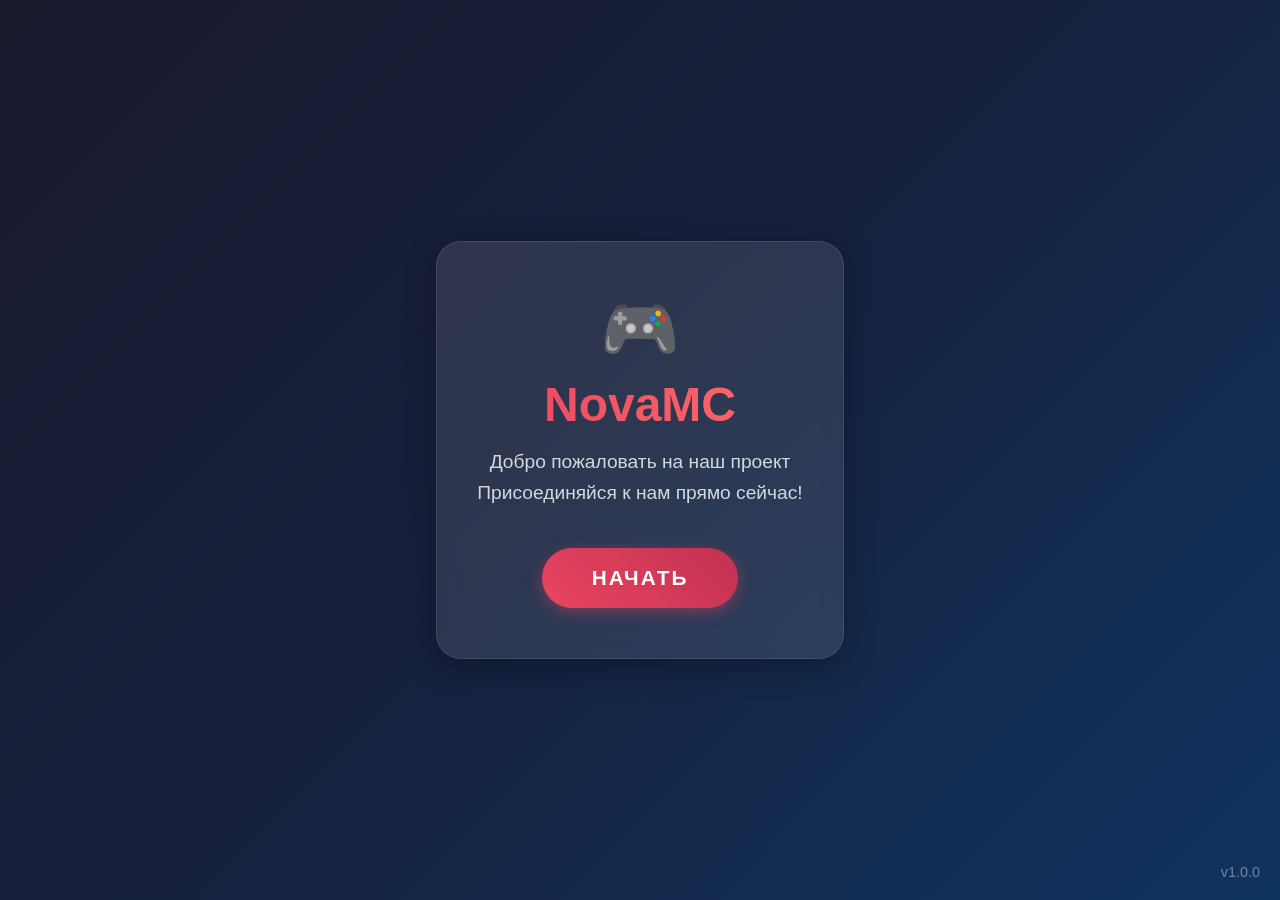
==== index.html @ 92aa3731 "index.html" ====
<!DOCTYPE html>
<html lang="ru">
<head>
    <meta charset="UTF-8">
    <meta name="viewport" content="width=device-width, initial-scale=1.0">
    <title>NovaMC - Главная</title>
    <style>
        * {
            margin: 0;
            padding: 0;
            box-sizing: border-box;
        }

        body {
            font-family: 'Segoe UI', Tahoma, Geneva, Verdana, sans-serif;
            background: linear-gradient(135deg, #1a1a2e 0%, #16213e 50%, #0f3460 100%);
            display: flex;
            justify-content: center;
            align-items: center;
            min-height: 100vh;
            color: white;
            text-align: center;
        }

        .container {
            background: rgba(255, 255, 255, 0.1);
            backdrop-filter: blur(10px);
            padding: 50px 40px;
            border-radius: 25px;
            box-shadow: 0 8px 32px rgba(0, 0, 0, 0.3);
            border: 1px solid rgba(255, 255, 255, 0.1);
            animation: fadeIn 0.8s ease-out;
        }

        @keyframes fadeIn {
            from {
                opacity: 0;
                transform: translateY(30px);
            }
            to {
                opacity: 1;
                transform: translateY(0);
            }
        }

        .logo {
            font-size: 4em;
            margin-bottom: 10px;
        }

        h1 {
            font-size: 3em;
            margin-bottom: 15px;
            background: linear-gradient(to right, #e94560, #ff6b6b);
            -webkit-background-clip: text;
            -webkit-text-fill-color: transparent;
            background-clip: text;
        }

        .subtitle {
            font-size: 1.2em;
            margin-bottom: 40px;
            opacity: 0.8;
            line-height: 1.6;
        }

        .start-btn {
            display: inline-block;
            padding: 18px 50px;
            font-size: 1.3em;
            font-weight: bold;
            color: white;
            background: linear-gradient(45deg, #e94560, #c23152);
            border: none;
            border-radius: 50px;
            cursor: pointer;
            text-decoration: none;
            transition: all 0.3s ease;
            box-shadow: 0 4px 15px rgba(233, 69, 96, 0.4);
            letter-spacing: 2px;
            text-transform: uppercase;
        }

        .start-btn:hover {
            transform: translateY(-3px);
            box-shadow: 0 8px 25px rgba(233, 69, 96, 0.6);
            background: linear-gradient(45deg, #ff6b6b, #e94560);
        }

        .start-btn:active {
            transform: translateY(-1px);
        }

        .version {
            position: fixed;
            bottom: 20px;
            right: 20px;
            opacity: 0.4;
            font-size: 0.9em;
        }
    </style>
</head>
<body>
    <div class="container">
        <div class="logo">🎮</div>
        <h1>NovaMC</h1>
        <p class="subtitle">Добро пожаловать на наш проект<br>Присоединяйся к нам прямо сейчас!</p>
        <a href="menu.html" class="start-btn">Начать</a>
    </div>
    <div class="version">v1.0.0</div>
</body>
</html>
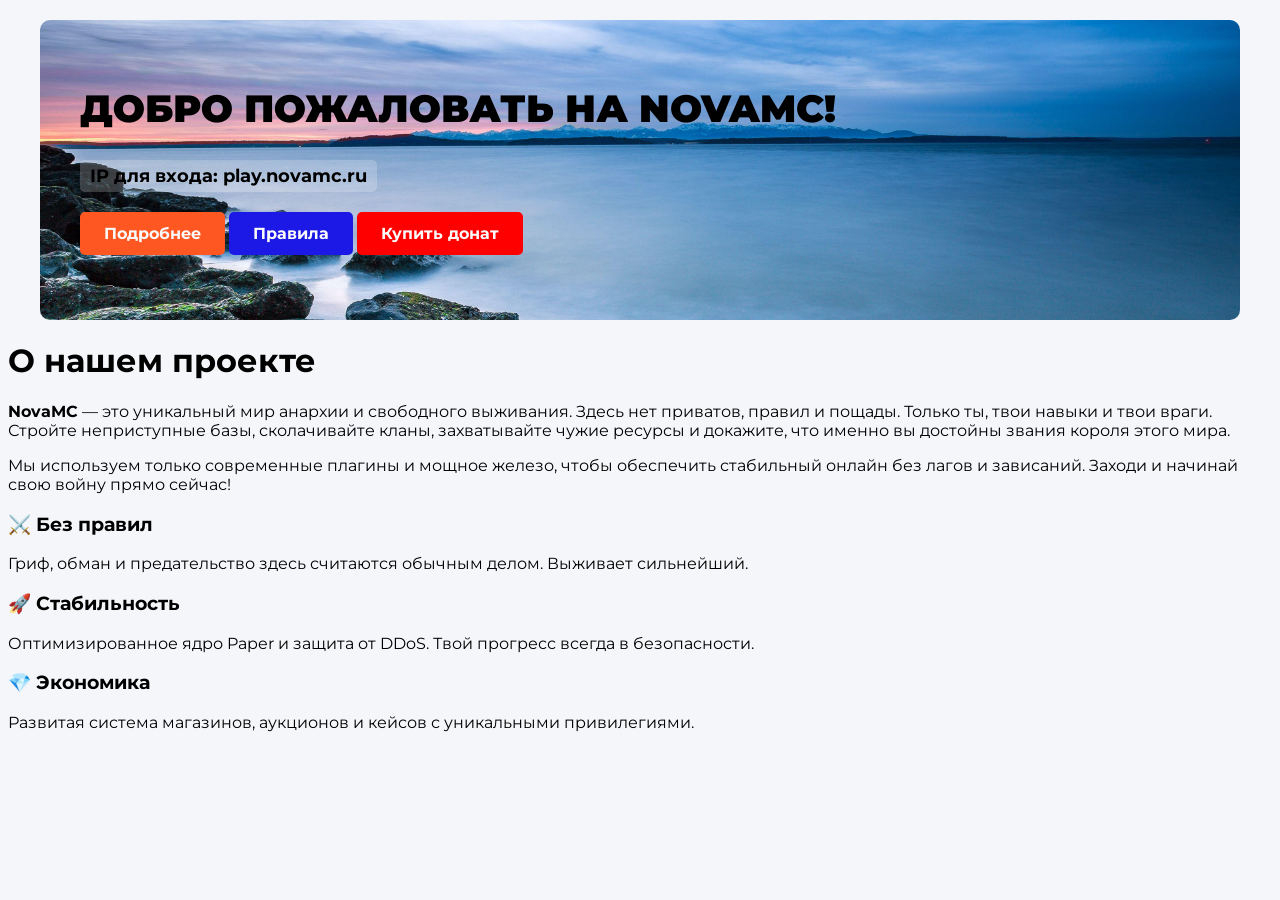
==== commit 496f4f5e: "Add files via upload" ====
--- a/index.html
+++ b/index.html
@@ -1,112 +1,64 @@
-<!DOCTYPE html>
-<html lang="ru">
-<head>
-    <meta charset="UTF-8">
-    <meta name="viewport" content="width=device-width, initial-scale=1.0">
-    <title>NovaMC - Главная</title>
-    <style>
-        * {
-            margin: 0;
-            padding: 0;
-            box-sizing: border-box;
-        }
-
-        body {
-            font-family: 'Segoe UI', Tahoma, Geneva, Verdana, sans-serif;
-            background: linear-gradient(135deg, #1a1a2e 0%, #16213e 50%, #0f3460 100%);
-            display: flex;
-            justify-content: center;
-            align-items: center;
-            min-height: 100vh;
-            color: white;
-            text-align: center;
-        }
-
-        .container {
-            background: rgba(255, 255, 255, 0.1);
-            backdrop-filter: blur(10px);
-            padding: 50px 40px;
-            border-radius: 25px;
-            box-shadow: 0 8px 32px rgba(0, 0, 0, 0.3);
-            border: 1px solid rgba(255, 255, 255, 0.1);
-            animation: fadeIn 0.8s ease-out;
-        }
-
-        @keyframes fadeIn {
-            from {
-                opacity: 0;
-                transform: translateY(30px);
-            }
-            to {
-                opacity: 1;
-                transform: translateY(0);
-            }
-        }
-
-        .logo {
-            font-size: 4em;
-            margin-bottom: 10px;
-        }
-
-        h1 {
-            font-size: 3em;
-            margin-bottom: 15px;
-            background: linear-gradient(to right, #e94560, #ff6b6b);
-            -webkit-background-clip: text;
-            -webkit-text-fill-color: transparent;
-            background-clip: text;
-        }
-
-        .subtitle {
-            font-size: 1.2em;
-            margin-bottom: 40px;
-            opacity: 0.8;
-            line-height: 1.6;
-        }
-
-        .start-btn {
-            display: inline-block;
-            padding: 18px 50px;
-            font-size: 1.3em;
-            font-weight: bold;
-            color: white;
-            background: linear-gradient(45deg, #e94560, #c23152);
-            border: none;
-            border-radius: 50px;
-            cursor: pointer;
-            text-decoration: none;
-            transition: all 0.3s ease;
-            box-shadow: 0 4px 15px rgba(233, 69, 96, 0.4);
-            letter-spacing: 2px;
-            text-transform: uppercase;
-        }
-
-        .start-btn:hover {
-            transform: translateY(-3px);
-            box-shadow: 0 8px 25px rgba(233, 69, 96, 0.6);
-            background: linear-gradient(45deg, #ff6b6b, #e94560);
-        }
-
-        .start-btn:active {
-            transform: translateY(-1px);
-        }
-
-        .version {
-            position: fixed;
-            bottom: 20px;
-            right: 20px;
-            opacity: 0.4;
-            font-size: 0.9em;
-        }
-    </style>
-</head>
-<body>
-    <div class="container">
-        <div class="logo">🎮</div>
-        <h1>NovaMC</h1>
-        <p class="subtitle">Добро пожаловать на наш проект<br>Присоединяйся к нам прямо сейчас!</p>
-        <a href="menu.html" class="start-btn">Начать</a>
-    </div>
-    <div class="version">v1.0.0</div>
-</body>
-</html>
+<!DOCTYPE html>
+<html lang="ru">
+
+<head>
+  <meta charset="UTF-8">
+  <meta name="viewport" content="width=device-width, initial-scale=1.0">
+  <title>NovaMC - minecraft server</title>
+
+  <link rel="stylesheet" href="index.css">
+  <link rel="icon" href="./server.png">
+</head>
+
+<body>
+  <!-- Баннер с кнопками (твой стиль) -->
+  <div class="site-banner">
+    <div class="banner-content">
+      <h2>Добро пожаловать на NovaMC!</h2>
+      <p>IP для входа: play.novamc.ru</p>
+
+      <div class="banner-buttons">
+        <a href="./info.html" class="info-btn">Подробнее</a>
+        <a href="./rules.html" class="rules-btn">Правила</a>
+        <a href="./donnats.html" class="d-btn">Купить донат</a>
+        <!-- <a href="./hosting/index.html" class="d-btn">Хостинг бесплатно!</a> -->
+      </div>
+    </div>
+  </div>
+
+  <!-- НОВЫЙ БЛОК: Описание сервера -->
+  <div class="main-content">
+    <h1 class="section-title">О нашем проекте</h1>
+    <p class="section-description">
+      <b>NovaMC</b> — это уникальный мир анархии и свободного выживания. Здесь нет приватов, правил и пощады.
+      Только ты, твои навыки и твои враги. Стройте неприступные базы, сколачивайте кланы, захватывайте чужие ресурсы и
+      докажите, что именно вы достойны звания короля этого мира.
+    </p>
+    <p class="section-description">
+      Мы используем только современные плагины и мощное железо, чтобы обеспечить стабильный онлайн без лагов и
+      зависаний.
+      Заходи и начинай свою войну прямо сейчас!
+    </p>
+
+    <!-- Блок с преимуществами (карточки) -->
+    <div class="features-grid">
+      <div class="feature-card">
+        <h3>⚔️ Без правил</h3>
+        <p>Гриф, обман и предательство здесь считаются обычным делом. Выживает сильнейший.</p>
+      </div>
+
+      <div class="feature-card">
+        <h3>🚀 Стабильность</h3>
+        <p>Оптимизированное ядро Paper и защита от DDoS. Твой прогресс всегда в безопасности.</p>
+      </div>
+
+      <div class="feature-card">
+        <h3>💎 Экономика</h3>
+        <p>Развитая система магазинов, аукционов и кейсов с уникальными привилегиями.</p>
+      </div>
+    </div>
+  </div>
+
+</body>
+
+</html>
--- a/index.css
+++ b/index.css
@@ -0,0 +1,330 @@
+@import url('https://fonts.googleapis.com/css2?family=Montserrat:wght@400;500;700;900&display=swap');
+
+.site-banner {
+  /* Применяем кастомный шрифт ко всему баннеру */
+  font-family: 'Montserrat', sans-serif;
+  width: 100%;
+  max-width: 1200px;
+  height: 300px;
+  margin: 20px auto;
+  background-image: url('./banner-bg.png');
+  background-size: cover;
+  background-position: center;
+  border-radius: 10px;
+  display: flex;
+  align-items: center;
+  padding: 40px;
+  box-sizing: border-box;
+  color: #000000;
+}
+
+.banner-content h2 {
+  font-size: 38px;
+  /* Немного увеличили для солидности */
+  font-weight: 900;
+  /* Сделали заголовок очень жирным */
+  margin: 0 0 10px 0;
+  text-transform: uppercase;
+  /* Все буквы заглавными */
+}
+
+.banner-content p {
+  font-size: 18px;
+  /* Сделали IP сервера более читаемым */
+  font-weight: 700;
+  margin-bottom: 20px;
+  background: rgba(255, 255, 255, 0.2);
+  /* Легкая плашка под IP, чтобы читался на любом фоне */
+  padding: 5px 10px;
+  display: inline-block;
+  border-radius: 5px;
+}
+
+.info-btn {
+  display: inline-block;
+  background-color: #ff5722;
+  color: #fbfbfb;
+  padding: 12px 24px;
+  text-decoration: none;
+  border-radius: 5px;
+  font-weight: bold;
+  transition: background 0.2s;
+  /* Плавный эффект при наведении */
+}
+
+/* Эффект при наведении на кнопку */
+.info-btn:hover {
+  background-color: #e64a19;
+}
+
+.rules-btn {
+  display: inline-block;
+  background-color: #1c19e6;
+  color: #fbfbfb;
+  padding: 12px 24px;
+  text-decoration: none;
+  border-radius: 5px;
+  font-weight: bold;
+  transition: background 0.2s;
+  /* Плавный эффект при наведении */
+}
+
+/* Эффект при наведении на кнопку */
+.rules-btn:hover {
+  background-color: #0300ba;
+}
+
+.info_site-banner {
+  /* Применяем кастомный шрифт ко всему баннеру */
+  font-family: 'Montserrat', sans-serif;
+  width: 100%;
+  max-width: 1200px;
+  height: 300px;
+  margin: 20px auto;
+  background-image: url('./site_banner-bg.png');
+  background-size: cover;
+  background-position: center;
+  border-radius: 10px;
+  display: flex;
+  align-items: center;
+  padding: 40px;
+  box-sizing: border-box;
+  color: #000000;
+}
+
+.r_site-banner {
+  /* Применяем кастомный шрифт ко всему баннеру */
+  font-family: 'Montserrat', sans-serif;
+  width: 100%;
+  max-width: 1200px;
+  height: 300px;
+  margin: 20px auto;
+  background-image: url('./r_banner-bg.png');
+  background-size: cover;
+  background-position: center;
+  border-radius: 10px;
+  display: flex;
+  align-items: center;
+  padding: 40px;
+  box-sizing: border-box;
+  color: #000000;
+}
+
+.rules-rules {
+  font-family: 'Montserrat', sans-serif;
+  width: 100%;
+  max-width: 1200px;
+  height: 300px;
+  margin: 20px auto;
+  background-position: center;
+  color: #000000;
+}
+
+.ban-text {
+  font-family: 'Montserrat', sans-serif;
+  margin-left: 20px
+}
+
+.d_site-banner {
+  /* Применяем кастомный шрифт ко всему баннеру */
+  font-family: 'Montserrat', sans-serif;
+  width: 100%;
+  max-width: 1200px;
+  height: 300px;
+  margin: 20px auto;
+  background-image: url('./d_banner-bg.png');
+  background-size: cover;
+  background-position: center;
+  border-radius: 10px;
+  display: flex;
+  align-items: center;
+  padding: 40px;
+  box-sizing: border-box;
+  color: #000000;
+}
+
+.home-btn {
+  display: inline-block;
+  background-color: #00ff1e;
+  color: #fbfbfb;
+  padding: 12px 24px;
+  text-decoration: none;
+  border-radius: 5px;
+  font-weight: bold;
+  transition: background 0.2s;
+  /* Плавный эффект при наведении */
+}
+
+/* Эффект при наведении на кнопку */
+.home-btn:hover {
+  background-color: #00e91b;
+}
+
+.d-btn {
+  display: inline-block;
+  background-color: #ff0000;
+  color: #fbfbfb;
+  padding: 12px 24px;
+  text-decoration: none;
+  border-radius: 5px;
+  font-weight: bold;
+  transition: background 0.2s;
+  /* Плавный эффект при наведении */
+}
+
+/* Эффект при наведении на кнопку */
+.d-btn:hover {
+  background-color: #bd0000;
+}
+
+body {
+  font-family: 'Montserrat', sans-serif;
+  background-color: #f4f6f9;
+  /* Светлый фон, чтобы карточки выделялись */
+}
+
+.store-container {
+  max-width: 1200px;
+  margin: 40px auto;
+  padding: 0 20px;
+}
+
+.store-grid {
+  display: grid;
+  grid-template-columns: repeat(auto-fill, minmax(220px, 1fr));
+  gap: 25px;
+  margin-bottom: 40px;
+}
+
+.store-item {
+  background: #fff;
+  border-radius: 20px;
+  /* Более круглые углы */
+  padding: 20px;
+  box-shadow: 0 8px 20px rgba(0, 0, 0, 0.06);
+  /* Мягкая тень */
+  display: flex;
+  flex-direction: column;
+  align-items: center;
+  position: relative;
+  transition: all 0.3s ease;
+  overflow: hidden;
+  /* Чтобы картинка не вылезала за края */
+}
+
+/* Эффект при наведении на карточку */
+.store-item:hover {
+  transform: translateY(-8px);
+  box-shadow: 0 15px 30px rgba(0, 0, 0, 0.12);
+}
+
+.store-item img {
+  width: 100%;
+  height: 150px;
+  /* Фиксированная высота, чтобы сетка не прыгала */
+  object-fit: contain;
+  /* Картинка не искажается */
+  border-radius: 12px;
+  margin-bottom: 15px;
+  transition: transform 0.3s ease;
+}
+
+/* Картинка увеличивается при наведении на карточку */
+.store-item:hover img {
+  transform: scale(1.08);
+}
+
+.store-item h3 {
+  margin: 0 0 10px 0;
+  font-size: 20px;
+  font-weight: 900;
+  color: #1e1e2f;
+  text-transform: uppercase;
+}
+
+.price-box {
+  display: flex;
+  align-items: center;
+  justify-content: center;
+  gap: 10px;
+  margin: 10px 0 20px 0;
+}
+
+.new-price {
+  font-weight: 900;
+  font-size: 22px;
+  color: #333;
+}
+
+.old-price {
+  text-decoration: line-through;
+  color: #999;
+  font-size: 15px;
+  font-weight: 500;
+}
+
+.discount {
+  background: #ff3b30;
+  color: #fff;
+  font-weight: 700;
+  font-size: 12px;
+  padding: 2px 6px;
+  border-radius: 5px;
+}
+
+.buy-btn {
+  background: #f39c12;
+  color: #fff;
+  padding: 12px 20px;
+  border-radius: 10px;
+  text-decoration: none;
+  font-weight: 700;
+  font-size: 15px;
+  text-align: center;
+  width: 100%;
+  margin-top: auto;
+  /* Кнопка всегда внизу */
+  transition: background 0.3s, transform 0.2s;
+  text-transform: uppercase;
+}
+
+.buy-btn:hover {
+  background: #e67e22;
+  transform: translateY(-2px);
+  /* Кнопка немного подпрыгивает при наведении */
+}
+
+.hit-badge {
+  position: absolute;
+  top: 15px;
+  right: 15px;
+  background: #27ae60;
+  color: white;
+  padding: 5px 10px;
+  border-radius: 8px;
+  font-size: 12px;
+  font-weight: 900;
+  text-transform: uppercase;
+  box-shadow: 0 4px 10px rgba(39, 174, 96, 0.3);
+  z-index: 2;
+}
+
+/* Адаптивность для телефонов */
+@media (max-width: 600px) {
+  .store-grid {
+    grid-template-columns: repeat(auto-fill, minmax(160px, 1fr));
+    gap: 15px;
+  }
+
+  .store-item {
+    padding: 15px;
+  }
+
+  .store-item h3 {
+    font-size: 16px;
+  }
+
+  .new-price {
+    font-size: 18px;
+  }
+}
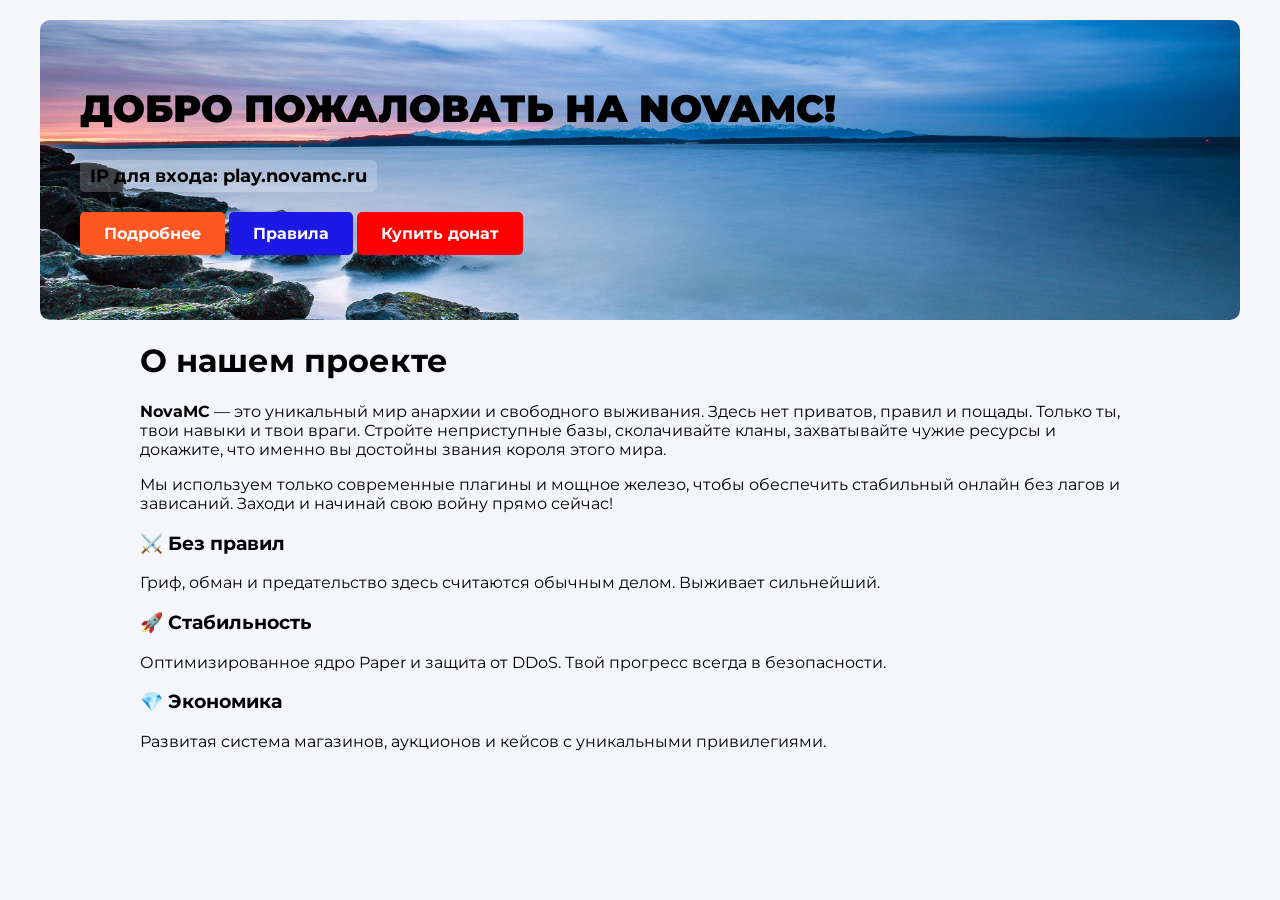
==== commit 30e71a8d: "index.html" ====
--- a/index.html
+++ b/index.html
@@ -17,7 +17,7 @@
       <h2>Добро пожаловать на NovaMC!</h2>
       <p>IP для входа: play.novamc.ru</p>
 
-      <div class="banner-buttons">
+      <div class="body_index-center">
         <a href="./info.html" class="info-btn">Подробнее</a>
         <a href="./rules.html" class="rules-btn">Правила</a>
         <a href="./donnats.html" class="d-btn">Купить донат</a>
@@ -27,7 +27,7 @@
   </div>
 
   <!-- НОВЫЙ БЛОК: Описание сервера -->
-  <div class="main-content">
+  <div class="body_index-center">
     <h1 class="section-title">О нашем проекте</h1>
     <p class="section-description">
       <b>NovaMC</b> — это уникальный мир анархии и свободного выживания. Здесь нет приватов, правил и пощады.
@@ -61,4 +61,4 @@
 
 </body>
 
-</html>+</html>
--- a/index.css
+++ b/index.css
@@ -1,4 +1,9 @@
 @import url('https://fonts.googleapis.com/css2?family=Montserrat:wght@400;500;700;900&display=swap');
+
+.body_index-center {
+  max-width: 1000px;
+  margin: 0 auto;
+}
 
 .site-banner {
   /* Применяем кастомный шрифт ко всему баннеру */
@@ -327,4 +332,4 @@
   .new-price {
     font-size: 18px;
   }
-}+}
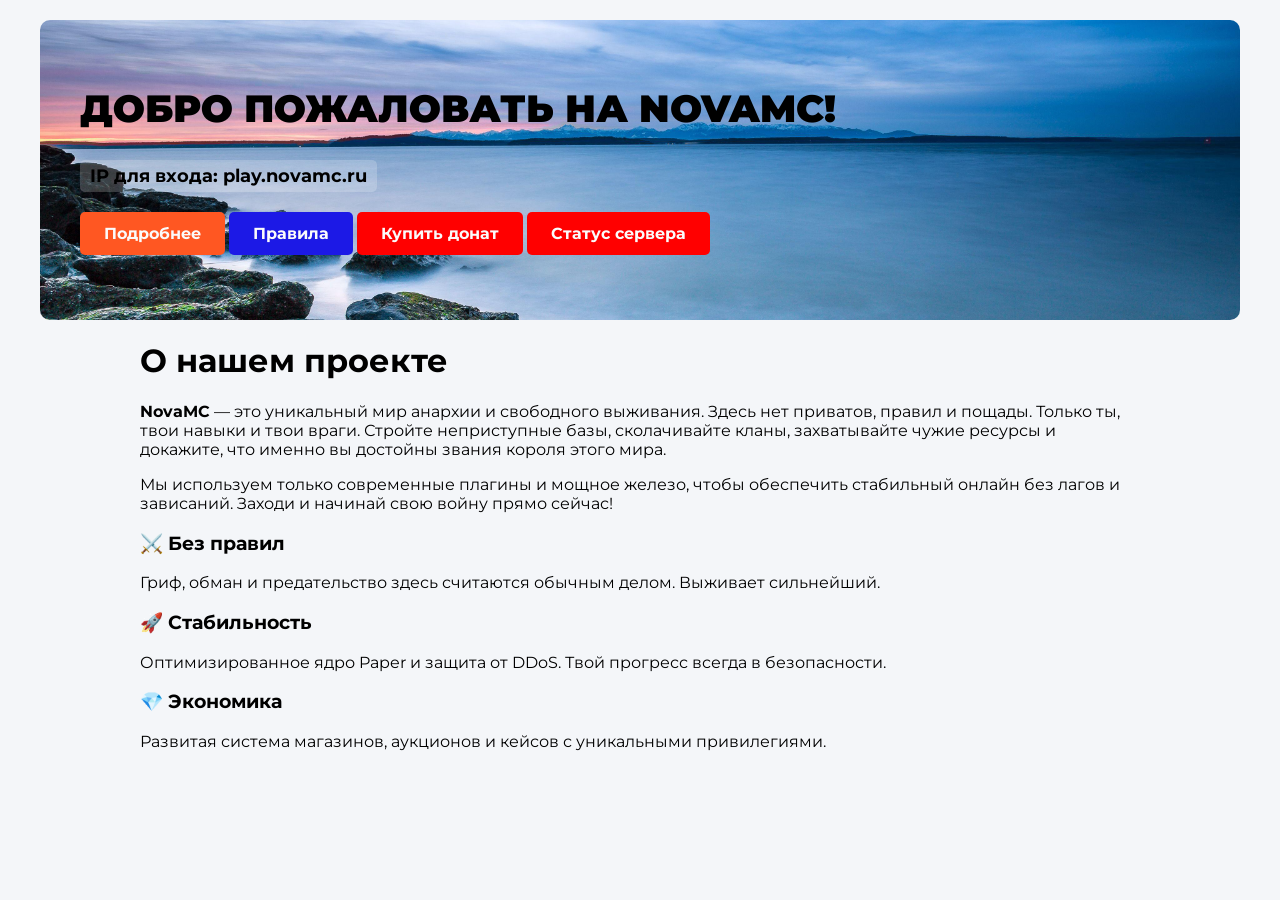
==== commit 80921cfc: "index.html" ====
--- a/index.html
+++ b/index.html
@@ -20,14 +20,16 @@
       <div class="body_index-center">
         <a href="./info.html" class="info-btn">Подробнее</a>
         <a href="./rules.html" class="rules-btn">Правила</a>
-        <a href="./donnats.html" class="d-btn">Купить донат</a>
+        <a href="./donate.html" class="d-btn">Купить донат</a>
+        <a href="./status.html" class="d-btn">Статус сервера</a>
         <!-- <a href="./hosting/index.html" class="d-btn">Хостинг бесплатно!</a> -->
       </div>
     </div>
   </div>
 
-  <!-- НОВЫЙ БЛОК: Описание сервера -->
   <div class="body_index-center">
+      <!-- НОВЫЙ БЛОК: Описание сервера -->
+  <div class="body_center">
     <h1 class="section-title">О нашем проекте</h1>
     <p class="section-description">
       <b>NovaMC</b> — это уникальный мир анархии и свободного выживания. Здесь нет приватов, правил и пощады.
@@ -58,6 +60,8 @@
       </div>
     </div>
   </div>
+  </div>
+
 
 </body>
 
--- a/index.css
+++ b/index.css
@@ -333,3 +333,20 @@
     font-size: 18px;
   }
 }
+.s_site-banner {
+  /* Применяем кастомный шрифт ко всему баннеру */
+  font-family: 'Montserrat', sans-serif;
+  width: 100%;
+  max-width: 1200px;
+  height: 300px;
+  margin: 20px auto;
+  background-image: url('./s_banner-bg.png');
+  background-size: cover;
+  background-position: center;
+  border-radius: 10px;
+  display: flex;
+  align-items: center;
+  padding: 40px;
+  box-sizing: border-box;
+  color: #000000;
+}
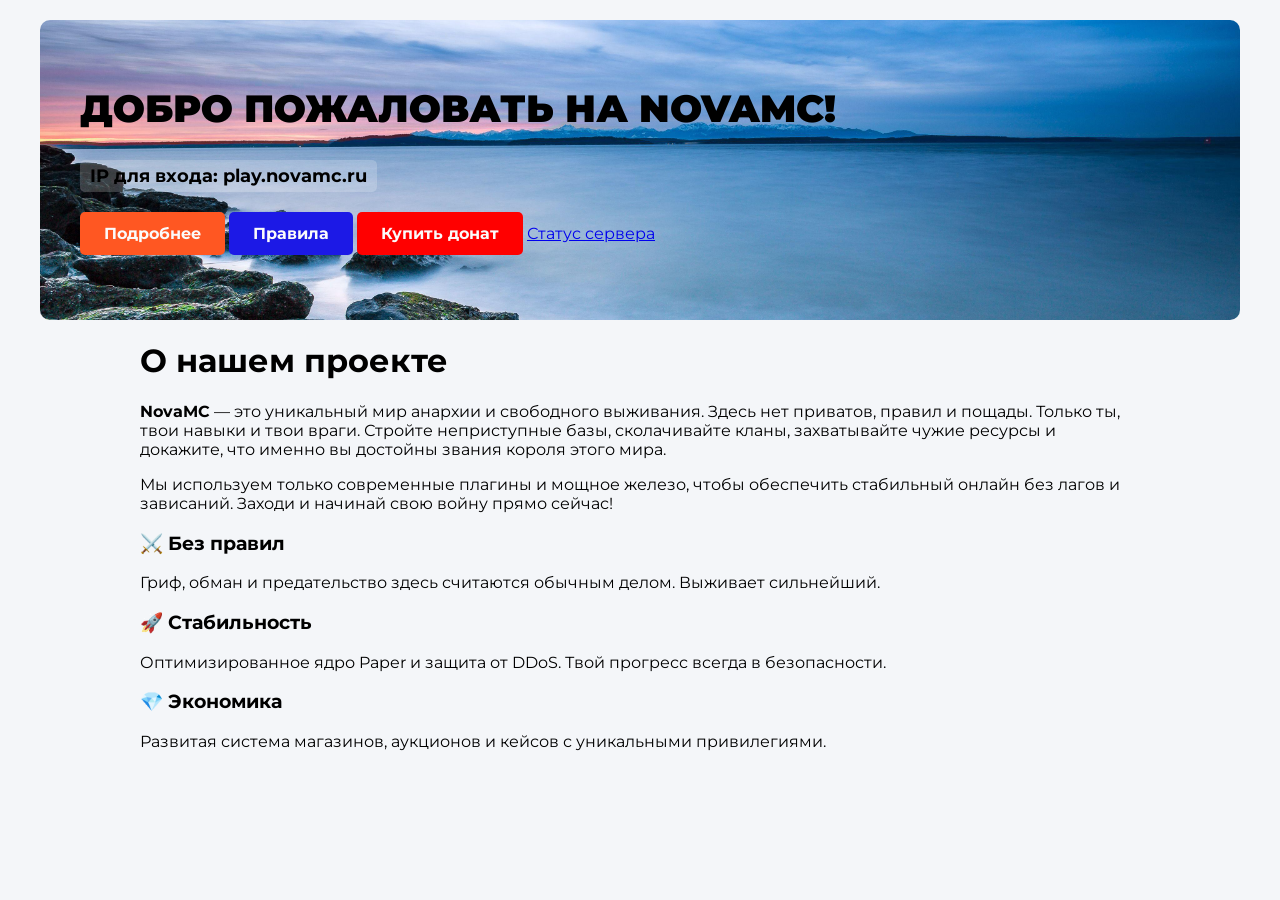
==== commit 78fc67e8: "index.html" ====
--- a/index.html
+++ b/index.html
@@ -21,7 +21,7 @@
         <a href="./info.html" class="info-btn">Подробнее</a>
         <a href="./rules.html" class="rules-btn">Правила</a>
         <a href="./donate.html" class="d-btn">Купить донат</a>
-        <a href="./status.html" class="d-btn">Статус сервера</a>
+        <a href="./status.html" class="s-btn">Статус сервера</a>
         <!-- <a href="./hosting/index.html" class="d-btn">Хостинг бесплатно!</a> -->
       </div>
     </div>
